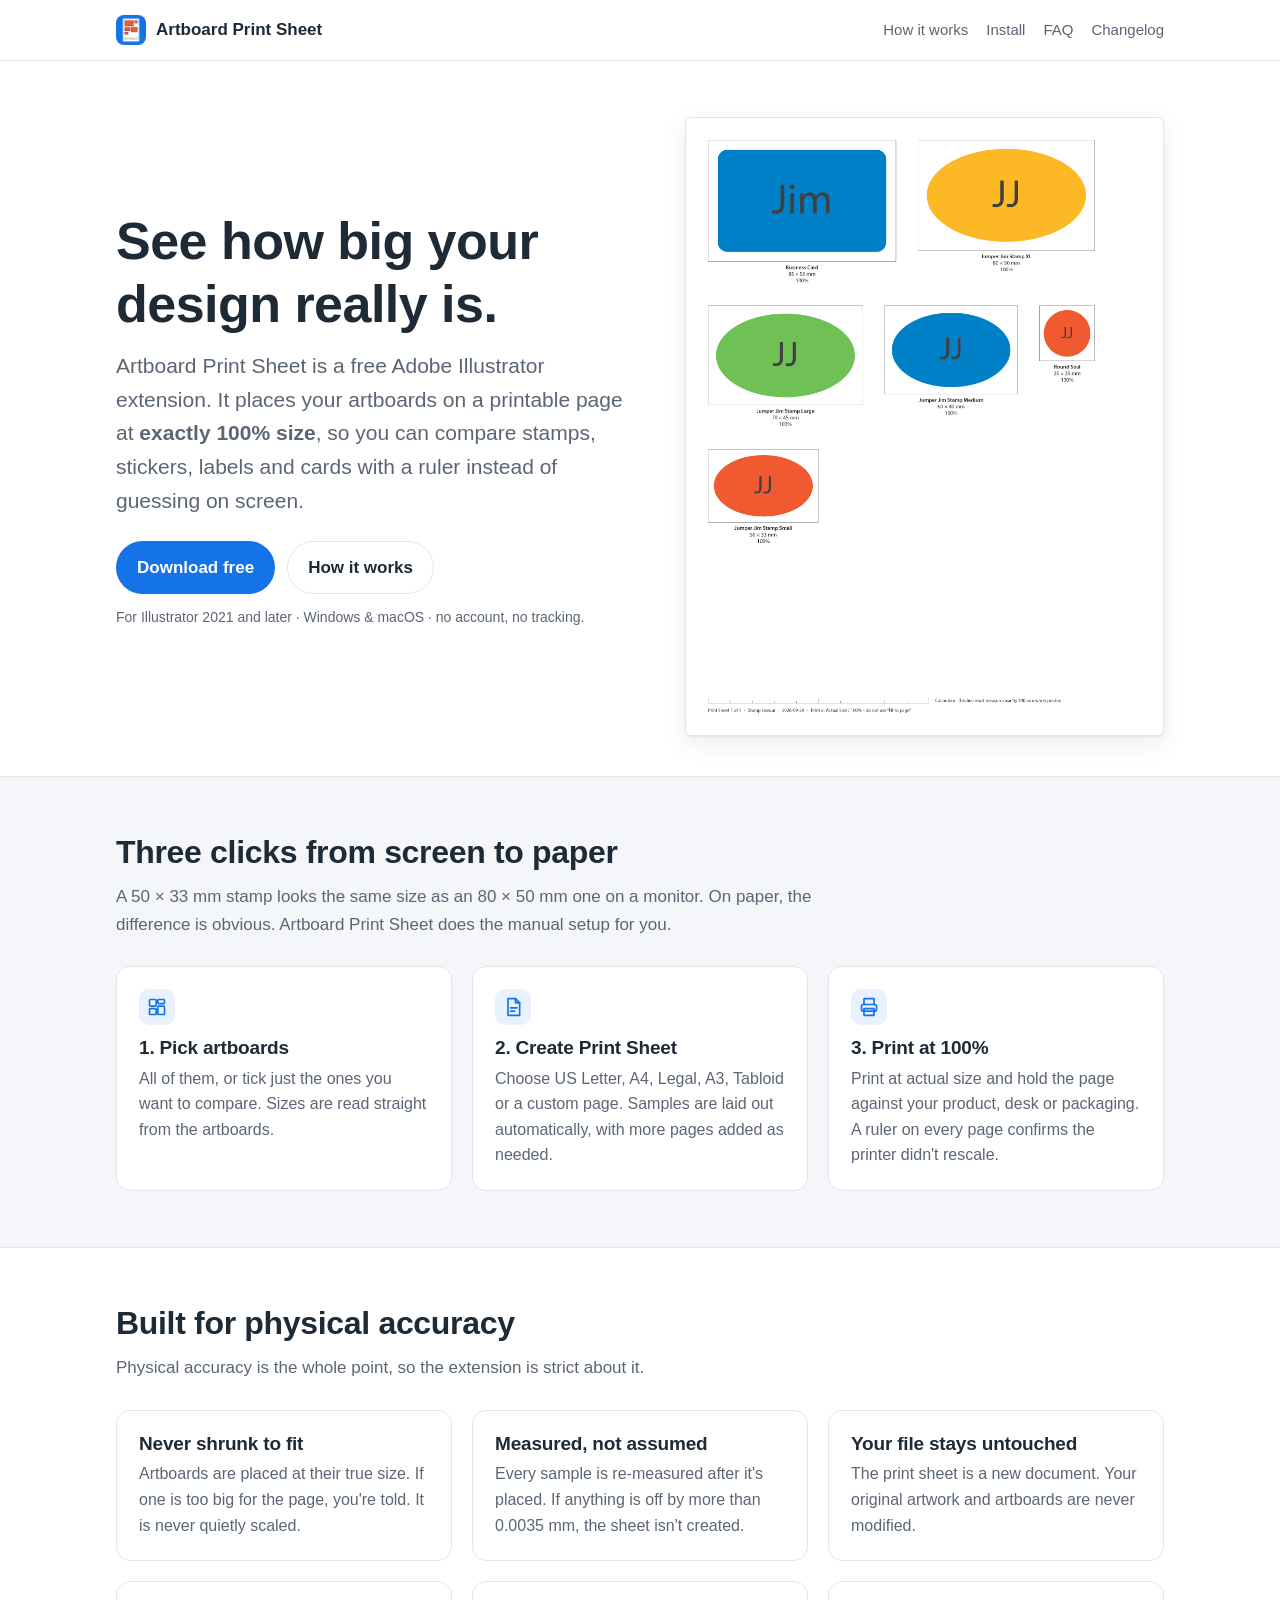
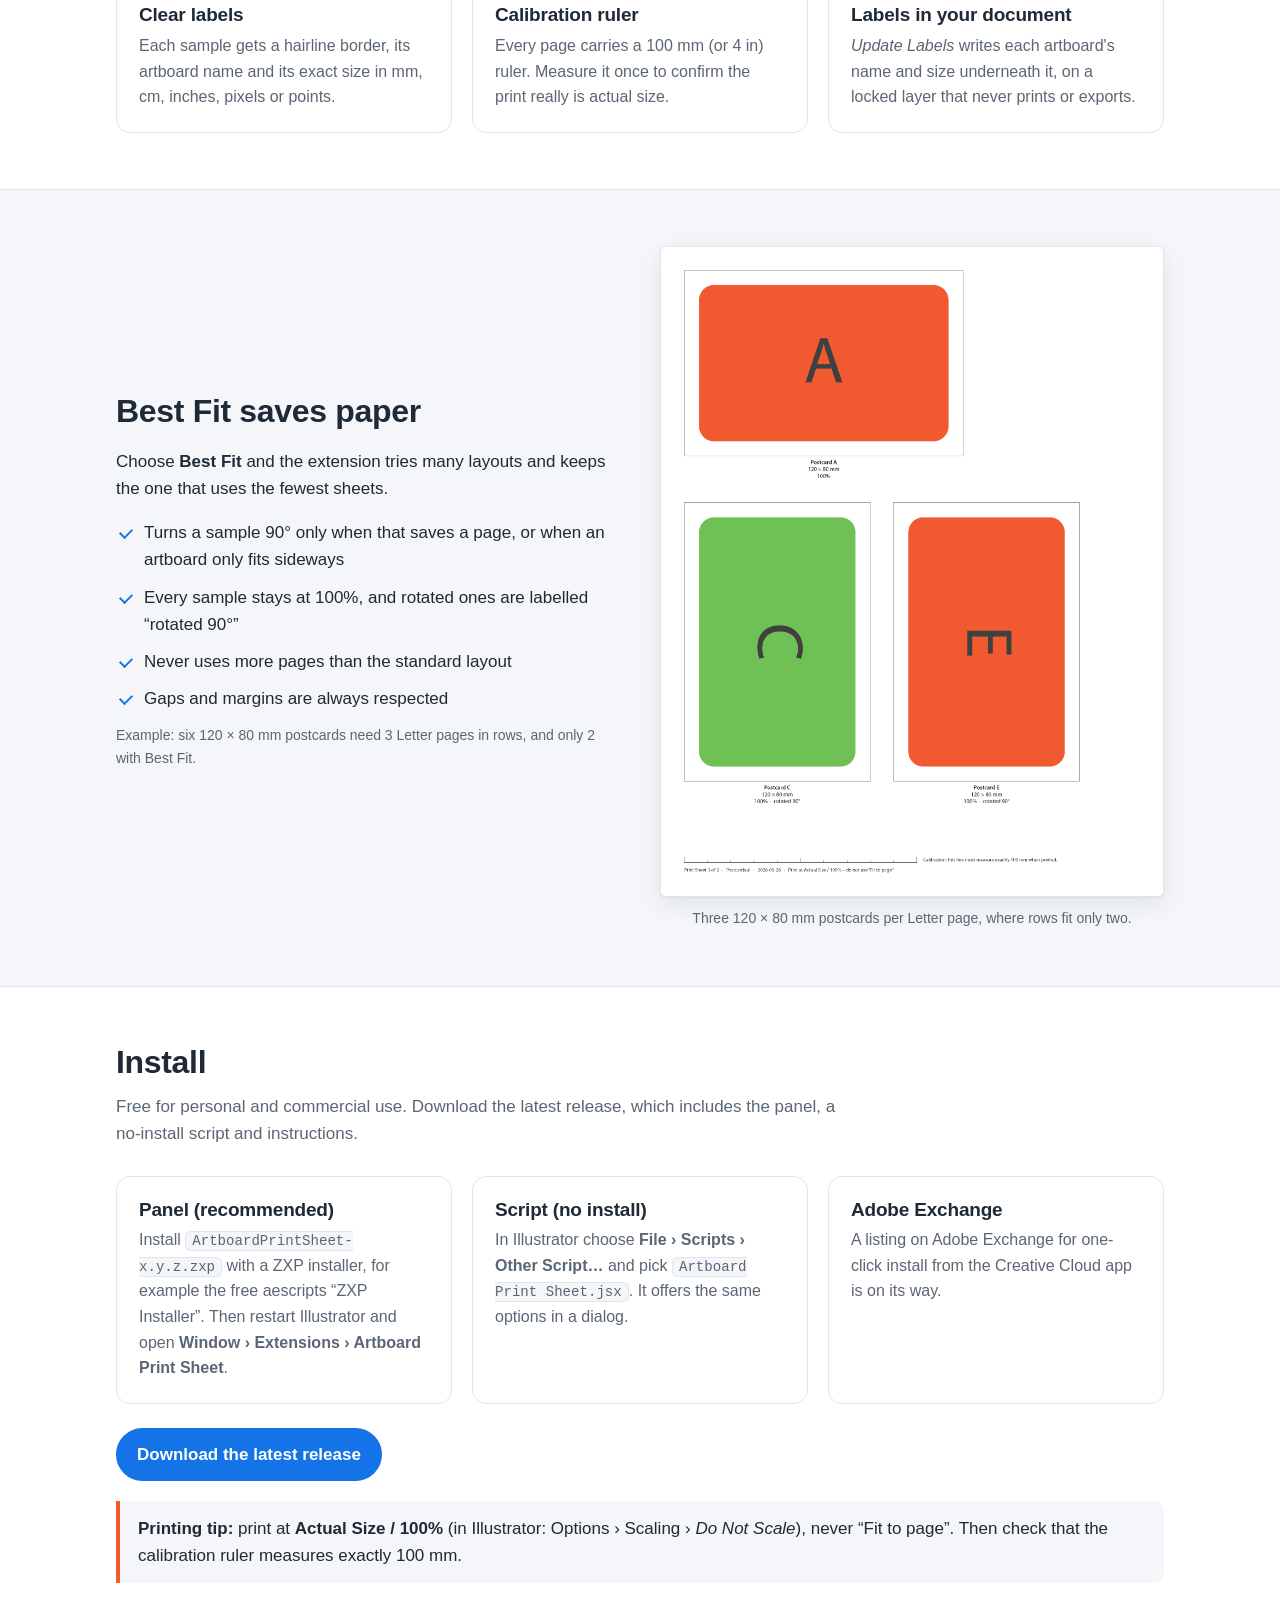
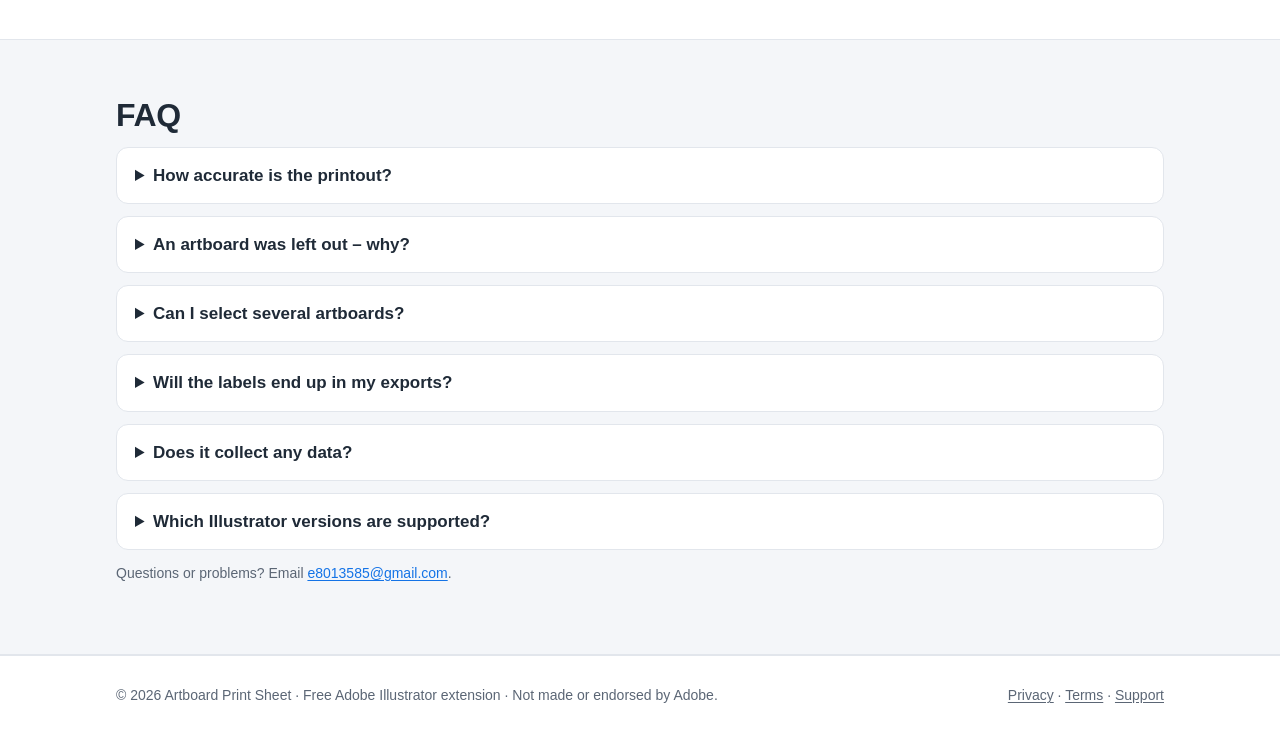
==== index.html @ b781dac0 "Initial website: home, privacy, terms, changelog Co-Authored-By: Claude Opus 5.5 <noreply@anthropic." ====
<!DOCTYPE html>
<html lang="en">
<head>
  <meta charset="utf-8">
  <meta name="viewport" content="width=device-width, initial-scale=1">
  <title>Artboard Print Sheet – print Illustrator artboards at true size</title>
  <meta name="description" content="Free Adobe Illustrator extension: put your artboards on a printable sheet at exactly 100% size, with borders, names and dimensions, to compare real-world sizes with a ruler.">
  <meta property="og:title" content="Artboard Print Sheet – print Illustrator artboards at true size">
  <meta property="og:description" content="Free Adobe Illustrator extension: put your artboards on a printable sheet at exactly 100% size, with borders, names and dimensions, to compare real-world sizes with a ruler.">
  <meta property="og:image" content="img/icon-512.png">
  <link rel="icon" type="image/png" href="img/icon-64.png">
  <link rel="stylesheet" href="style.css">
</head>
<body>
  <header class="top">
    <div class="wrap">
      <a class="brand" href="./"><img src="img/icon-64.png" alt="" width="30" height="30">Artboard Print Sheet</a>
      <nav class="nav" aria-label="Main">
        <a href="./#how">How it works</a>
        <a href="./#install">Install</a>
        <a href="./#faq">FAQ</a>
        <a href="changelog.html">Changelog</a>
      </nav>
    </div>
  </header>
  <main>
    <section class="hero">
      <div class="wrap">
        <div>
          <h1>See how big your design really is.</h1>
          <p class="lead">Artboard Print Sheet is a free Adobe Illustrator extension. It places your artboards on a printable page at <strong>exactly 100% size</strong>, so you can compare stamps, stickers, labels and cards with a ruler instead of guessing on screen.</p>
          <div class="cta">
            <a class="btn primary" href="https://github.com/e8013585/artboard-print-sheet-site/releases/latest">Download free</a>
            <a class="btn ghost" href="#how">How it works</a>
          </div>
          <p class="note">For Illustrator 2021 and later &middot; Windows &amp; macOS &middot; no account, no tracking.</p>
        </div>
        <figure>
          <img class="sheet" src="img/sheet-compact.png" width="918" height="1188" alt="A US Letter print sheet with six stamp and card designs at actual size, each with a thin border, its name, its dimensions in millimeters and 100%, and a calibration ruler at the bottom.">
        </figure>
      </div>
    </section>

    <section id="how" class="soft">
      <div class="wrap">
        <h2>Three clicks from screen to paper</h2>
        <p class="sub">A 50 &times; 33 mm stamp looks the same size as an 80 &times; 50 mm one on a monitor. On paper, the difference is obvious. Artboard Print Sheet does the manual setup for you.</p>
        <div class="grid3">
          <div class="card">
            <div class="icon"><svg viewBox="0 0 24 24" fill="none" stroke="currentColor" stroke-width="2" stroke-linecap="round" stroke-linejoin="round" aria-hidden="true"><rect x="3" y="3" width="8" height="8" rx="1"/><rect x="13" y="3" width="8" height="5" rx="1"/><rect x="13" y="11" width="8" height="10" rx="1"/><rect x="3" y="14" width="8" height="7" rx="1"/></svg></div>
            <h3>1. Pick artboards</h3>
            <p>All of them, or tick just the ones you want to compare. Sizes are read straight from the artboards.</p>
          </div>
          <div class="card">
            <div class="icon"><svg viewBox="0 0 24 24" fill="none" stroke="currentColor" stroke-width="2" stroke-linecap="round" stroke-linejoin="round" aria-hidden="true"><path d="M6 2h9l5 5v15H6z"/><path d="M15 2v5h5"/><path d="M9 13h8M9 17h5"/></svg></div>
            <h3>2. Create Print Sheet</h3>
            <p>Choose US Letter, A4, Legal, A3, Tabloid or a custom page. Samples are laid out automatically, with more pages added as needed.</p>
          </div>
          <div class="card">
            <div class="icon"><svg viewBox="0 0 24 24" fill="none" stroke="currentColor" stroke-width="2" stroke-linecap="round" stroke-linejoin="round" aria-hidden="true"><path d="M6 9V2h12v7"/><rect x="3" y="9" width="18" height="8" rx="2"/><path d="M6 14h12v8H6z"/></svg></div>
            <h3>3. Print at 100%</h3>
            <p>Print at actual size and hold the page against your product, desk or packaging. A ruler on every page confirms the printer didn't rescale.</p>
          </div>
        </div>
      </div>
    </section>

    <section>
      <div class="wrap">
        <h2>Built for physical accuracy</h2>
        <p class="sub">Physical accuracy is the whole point, so the extension is strict about it.</p>
        <div class="grid3">
          <div class="card">
            <h3>Never shrunk to fit</h3>
            <p>Artboards are placed at their true size. If one is too big for the page, you're told. It is never quietly scaled.</p>
          </div>
          <div class="card">
            <h3>Measured, not assumed</h3>
            <p>Every sample is re-measured after it's placed. If anything is off by more than 0.0035 mm, the sheet isn't created.</p>
          </div>
          <div class="card">
            <h3>Your file stays untouched</h3>
            <p>The print sheet is a new document. Your original artwork and artboards are never modified.</p>
          </div>
          <div class="card">
            <h3>Clear labels</h3>
            <p>Each sample gets a hairline border, its artboard name and its exact size in mm, cm, inches, pixels or points.</p>
          </div>
          <div class="card">
            <h3>Calibration ruler</h3>
            <p>Every page carries a 100&nbsp;mm (or 4&nbsp;in) ruler. Measure it once to confirm the print really is actual size.</p>
          </div>
          <div class="card">
            <h3>Labels in your document</h3>
            <p><em>Update Labels</em> writes each artboard's name and size underneath it, on a locked layer that never prints or exports.</p>
          </div>
        </div>
      </div>
    </section>

    <section class="soft">
      <div class="wrap split">
        <div>
          <h2>Best Fit saves paper</h2>
          <p>Choose <strong>Best Fit</strong> and the extension tries many layouts and keeps the one that uses the fewest sheets.</p>
          <ul class="checks">
            <li>Turns a sample 90&deg; only when that saves a page, or when an artboard only fits sideways</li>
            <li>Every sample stays at 100%, and rotated ones are labelled &ldquo;rotated 90&deg;&rdquo;</li>
            <li>Never uses more pages than the standard layout</li>
            <li>Gaps and margins are always respected</li>
          </ul>
          <p class="note">Example: six 120 &times; 80 mm postcards need 3 Letter pages in rows, and only 2 with Best Fit.</p>
        </div>
        <figure>
          <img class="sheet" src="img/sheet-bestfit.png" width="918" height="1188" alt="A Best Fit print sheet with one postcard upright on top and two postcards rotated 90 degrees side by side below, each labelled 120 by 80 mm, 100%, rotated 90 degrees.">
          <figcaption>Three 120 &times; 80 mm postcards per Letter page, where rows fit only two.</figcaption>
        </figure>
      </div>
    </section>

    <section id="install">
      <div class="wrap">
        <h2>Install</h2>
        <p class="sub">Free for personal and commercial use. Download the latest release, which includes the panel, a no-install script and instructions.</p>
        <div class="grid3">
          <div class="card">
            <h3>Panel (recommended)</h3>
            <p>Install <code>ArtboardPrintSheet-x.y.z.zxp</code> with a ZXP installer, for example the free aescripts &ldquo;ZXP Installer&rdquo;. Then restart Illustrator and open <strong>Window &rsaquo; Extensions &rsaquo; Artboard Print Sheet</strong>.</p>
          </div>
          <div class="card">
            <h3>Script (no install)</h3>
            <p>In Illustrator choose <strong>File &rsaquo; Scripts &rsaquo; Other Script&hellip;</strong> and pick <code>Artboard Print Sheet.jsx</code>. It offers the same options in a dialog.</p>
          </div>
          <div class="card">
            <h3>Adobe Exchange</h3>
            <p>A listing on Adobe Exchange for one-click install from the Creative Cloud app is on its way.</p>
          </div>
        </div>
        <div class="cta" style="margin-top:24px">
          <a class="btn primary" href="https://github.com/e8013585/artboard-print-sheet-site/releases/latest">Download the latest release</a>
        </div>
        <div class="callout">
          <strong>Printing tip:</strong> print at <strong>Actual Size / 100%</strong> (in Illustrator: Options &rsaquo; Scaling &rsaquo; <em>Do Not Scale</em>), never &ldquo;Fit to page&rdquo;. Then check that the calibration ruler measures exactly 100&nbsp;mm.
        </div>
      </div>
    </section>

    <section id="faq" class="soft">
      <div class="wrap">
        <h2>FAQ</h2>
        <details>
          <summary>How accurate is the printout?</summary>
          <p>On the sheet, every sample matches its artboard to within 0.01 pt (0.0035 mm). On paper, accuracy depends on your printer; typical office laser printers are within about half a millimeter over 100 mm. Measure the calibration ruler to check yours.</p>
        </details>
        <details>
          <summary>An artboard was left out &ndash; why?</summary>
          <p>It's larger than the printable area of the page. Choose a bigger page, landscape orientation, smaller margins, or Best Fit with rotation. The extension never shrinks a sample to make it fit.</p>
        </details>
        <details>
          <summary>Can I select several artboards?</summary>
          <p>Yes. Illustrator doesn't let extensions read a selection made in the Artboards panel, so choose <em>Selected</em> in the extension and tick the artboards there. The active artboard is ticked for you.</p>
        </details>
        <details>
          <summary>Will the labels end up in my exports?</summary>
          <p>No. Update Labels puts them outside the artboards on a locked, non-printing layer, which prints, artboard exports and PDFs ignore. <em>Remove</em> deletes the layer.</p>
        </details>
        <details>
          <summary>Does it collect any data?</summary>
          <p>No. It never connects to the internet, and your settings stay on your computer. See the <a href="privacy.html">privacy policy</a>.</p>
        </details>
        <details>
          <summary>Which Illustrator versions are supported?</summary>
          <p>Illustrator 2021 (version 25) and later, on Windows and macOS.</p>
        </details>
        <p class="note">Questions or problems? Email <a href="mailto:e8013585@gmail.com">e8013585@gmail.com</a>.</p>
      </div>
    </section>
  </main>
  <footer>
    <div class="wrap">
      <span>&copy; 2026 Artboard Print Sheet &middot; Free Adobe Illustrator extension &middot; Not made or endorsed by Adobe.</span>
      <span><a href="privacy.html">Privacy</a> &middot; <a href="terms.html">Terms</a> &middot; <a href="mailto:e8013585@gmail.com">Support</a></span>
    </div>
  </footer>
</body>
</html>
---- style.css ----
/* Artboard Print Sheet website. No external fonts, scripts or trackers (see privacy policy). */
:root {
  --bg: #ffffff;
  --bg-soft: #f4f6f9;
  --fg: #1f2a37;
  --muted: #5b6675;
  --line: #e2e6ec;
  --accent: #1473e6;
  --accent-fg: #ffffff;
  --accent-soft: #e8f1fd;
  --warm: #f15a31;
  --shadow: 0 1px 2px rgba(16, 24, 40, .06), 0 8px 24px rgba(16, 24, 40, .08);
  --radius: 14px;
  --max: 1080px;
  color-scheme: light;
}
@media (prefers-color-scheme: dark) {
  :root:not([data-theme="light"]) {
    --bg: #12161c;
    --bg-soft: #1a2029;
    --fg: #e6eaf0;
    --muted: #9aa5b4;
    --line: #2a323d;
    --accent: #4c9bff;
    --accent-fg: #0b1220;
    --accent-soft: #1b2a40;
    --shadow: 0 1px 2px rgba(0, 0, 0, .4), 0 8px 24px rgba(0, 0, 0, .35);
    color-scheme: dark;
  }
}

* { box-sizing: border-box; }
html { -webkit-text-size-adjust: 100%; }
body {
  margin: 0; background: var(--bg); color: var(--fg);
  font: 17px/1.6 -apple-system, BlinkMacSystemFont, "Segoe UI", Roboto, "Helvetica Neue", Arial, sans-serif;
}
img { max-width: 100%; height: auto; }
a { color: var(--accent); text-underline-offset: 2px; }
h1, h2, h3 { line-height: 1.2; letter-spacing: -.01em; }
h2 { font-size: clamp(24px, 3.2vw, 32px); margin: 0 0 12px; }
h3 { font-size: 19px; margin: 0 0 6px; }
code, kbd { font-family: ui-monospace, SFMono-Regular, Consolas, monospace; font-size: .88em; background: var(--bg-soft); border: 1px solid var(--line); border-radius: 6px; padding: 1px 6px; }
.wrap { max-width: var(--max); margin: 0 auto; padding: 0 16px; }

/* header */
.top { border-bottom: 1px solid var(--line); }
.top .wrap { display: flex; align-items: center; justify-content: space-between; gap: 12px; min-height: 60px; }
.brand { display: flex; align-items: center; gap: 10px; color: var(--fg); text-decoration: none; font-weight: 650; }
.brand img { width: 30px; height: 30px; border-radius: 8px; }
.nav { display: flex; gap: 18px; flex-wrap: wrap; font-size: 15px; }
.nav a { color: var(--muted); text-decoration: none; }
.nav a:hover { color: var(--fg); }

/* hero */
.hero { padding: 56px 0 40px; }
.hero .wrap { display: grid; grid-template-columns: 1.05fr .95fr; gap: 40px; align-items: center; }
.hero h1 { font-size: clamp(34px, 5vw, 52px); margin: 0 0 14px; }
.hero p.lead { font-size: clamp(18px, 2vw, 21px); color: var(--muted); margin: 0 0 24px; }
.hero figure { margin: 0; }
.sheet { background: #fff; border-radius: 6px; box-shadow: var(--shadow); border: 1px solid var(--line); display: block; }
.cta { display: flex; gap: 12px; flex-wrap: wrap; align-items: center; }
.btn { display: inline-flex; align-items: center; gap: 8px; padding: 12px 20px; border-radius: 999px; font-weight: 600; text-decoration: none; border: 1px solid transparent; }
.btn.primary { background: var(--accent); color: var(--accent-fg); }
.btn.primary:hover { filter: brightness(1.08); }
.btn.ghost { border-color: var(--line); color: var(--fg); }
.btn.ghost:hover { background: var(--bg-soft); }
.note { font-size: 14px; color: var(--muted); margin-top: 12px; }

/* sections */
section { padding: 56px 0; }
section.soft { background: var(--bg-soft); border-top: 1px solid var(--line); border-bottom: 1px solid var(--line); }
.sub { color: var(--muted); margin: 0 0 28px; max-width: 720px; }
.grid3 { display: grid; grid-template-columns: repeat(3, 1fr); gap: 20px; }
.card { background: var(--bg); border: 1px solid var(--line); border-radius: var(--radius); padding: 22px; }
.card p { margin: 0; color: var(--muted); font-size: 16px; }
.icon { width: 36px; height: 36px; border-radius: 10px; background: var(--accent-soft); color: var(--accent); display: grid; place-items: center; margin-bottom: 12px; }
.icon svg { width: 20px; height: 20px; }
.split { display: grid; grid-template-columns: 1fr 1fr; gap: 40px; align-items: center; }
.split figure { margin: 0; }
figcaption { font-size: 14px; color: var(--muted); margin-top: 10px; text-align: center; }
ol.steps { padding-left: 22px; margin: 0; }
ol.steps li { margin: 0 0 12px; }
.checks { list-style: none; padding: 0; margin: 0; }
.checks li { padding-left: 28px; position: relative; margin: 0 0 10px; }
.checks li::before { content: ""; position: absolute; left: 4px; top: .55em; width: 10px; height: 6px; border-left: 2px solid var(--accent); border-bottom: 2px solid var(--accent); transform: rotate(-45deg); }
.callout { border-left: 4px solid var(--warm); background: var(--bg-soft); padding: 14px 18px; border-radius: 0 10px 10px 0; margin: 20px 0 0; }
details { border: 1px solid var(--line); border-radius: 12px; padding: 14px 18px; margin: 0 0 12px; background: var(--bg); }
details summary { cursor: pointer; font-weight: 600; }
details p { margin: 10px 0 0; color: var(--muted); }

/* legal pages */
.doc { padding: 48px 0 64px; }
.doc .wrap { max-width: 780px; }
.doc h1 { font-size: clamp(30px, 4vw, 40px); margin: 0 0 8px; }
.doc .meta { color: var(--muted); margin: 0 0 28px; }
.doc pre { white-space: pre-wrap; font: 15px/1.6 ui-monospace, SFMono-Regular, Consolas, monospace; background: var(--bg-soft); border: 1px solid var(--line); border-radius: 12px; padding: 20px; overflow-wrap: anywhere; }
.doc li { margin: 0 0 8px; }

footer { border-top: 1px solid var(--line); padding: 28px 0 40px; color: var(--muted); font-size: 14px; }
footer .wrap { display: flex; justify-content: space-between; gap: 16px; flex-wrap: wrap; }
footer a { color: var(--muted); }

.brand { white-space: nowrap; }
@media (max-width: 600px) {
  .top .wrap { flex-direction: column; align-items: flex-start; gap: 2px; padding-top: 10px; padding-bottom: 10px; }
  .nav { gap: 16px; font-size: 14px; }
}
@media (max-width: 820px) {
  .hero .wrap, .split { grid-template-columns: 1fr; }
  .grid3 { grid-template-columns: 1fr; }
  .hero { padding-top: 36px; }
  .nav { gap: 12px; }
}
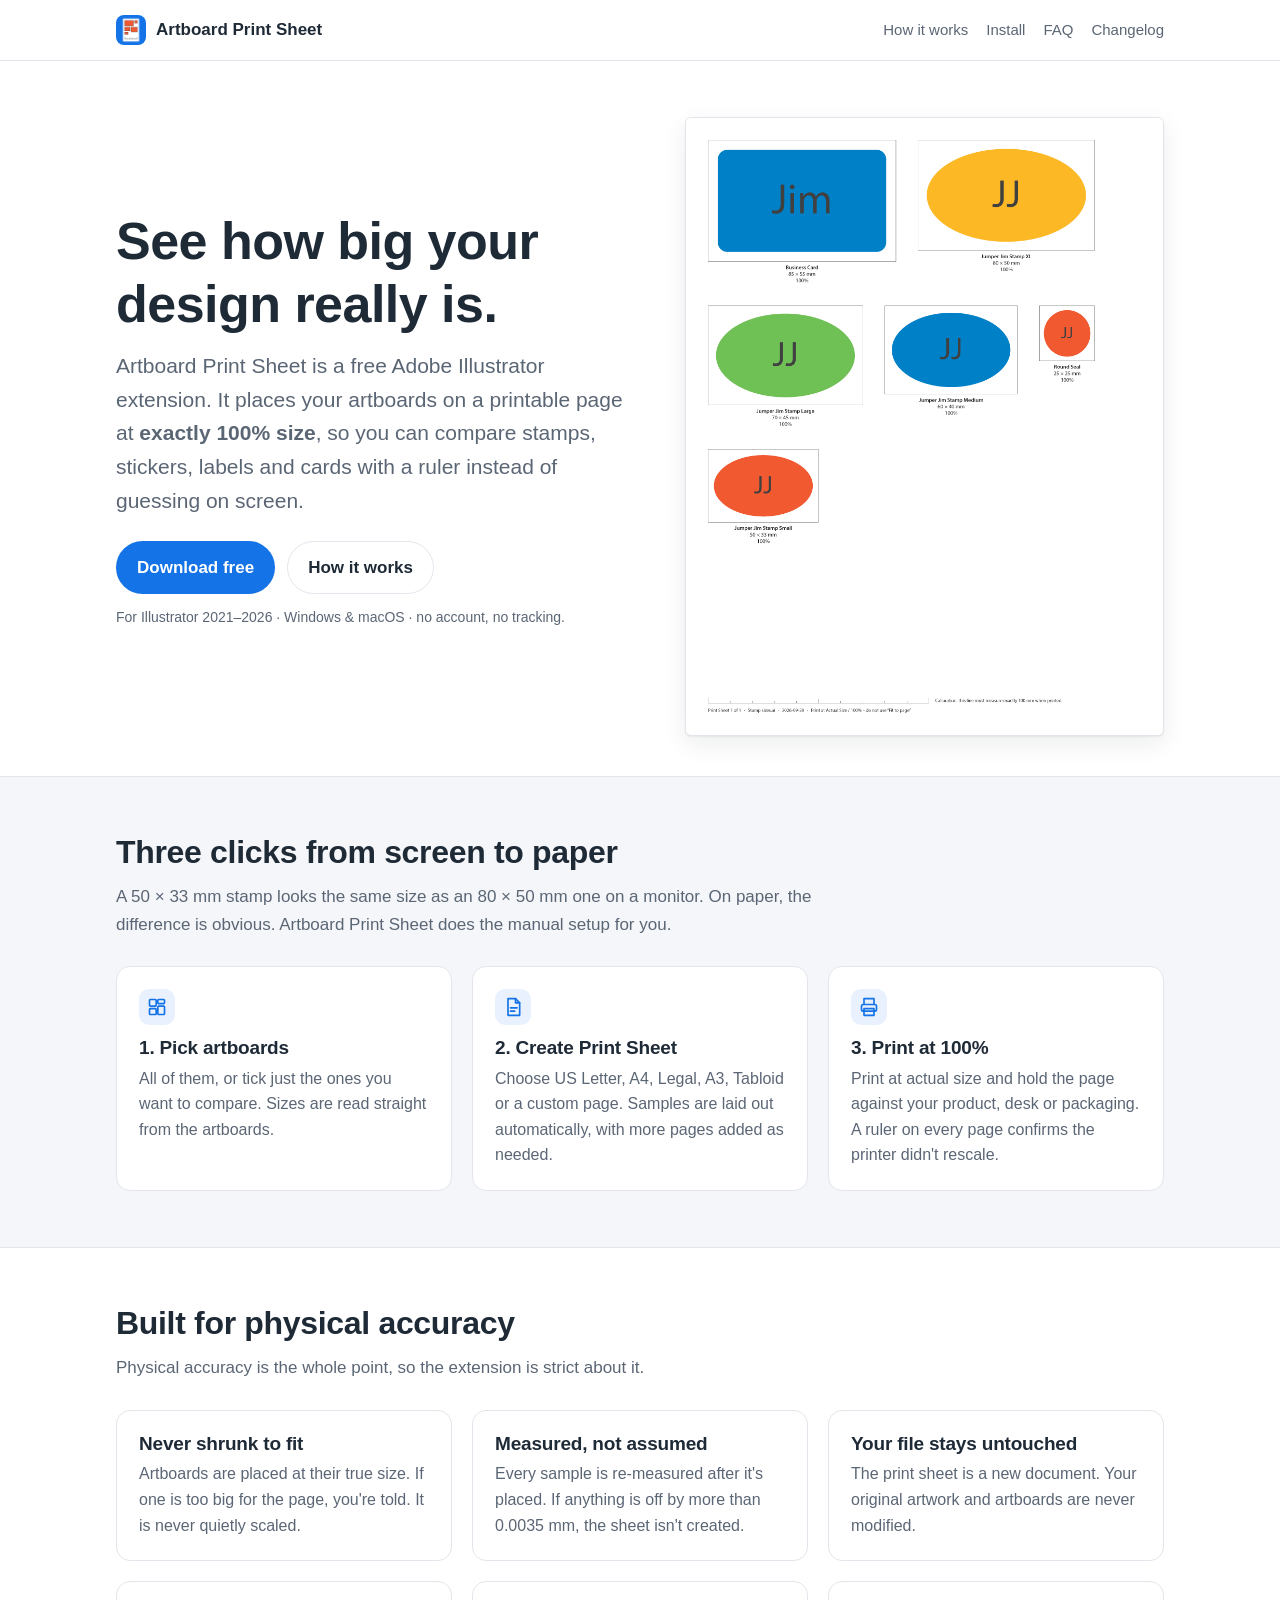
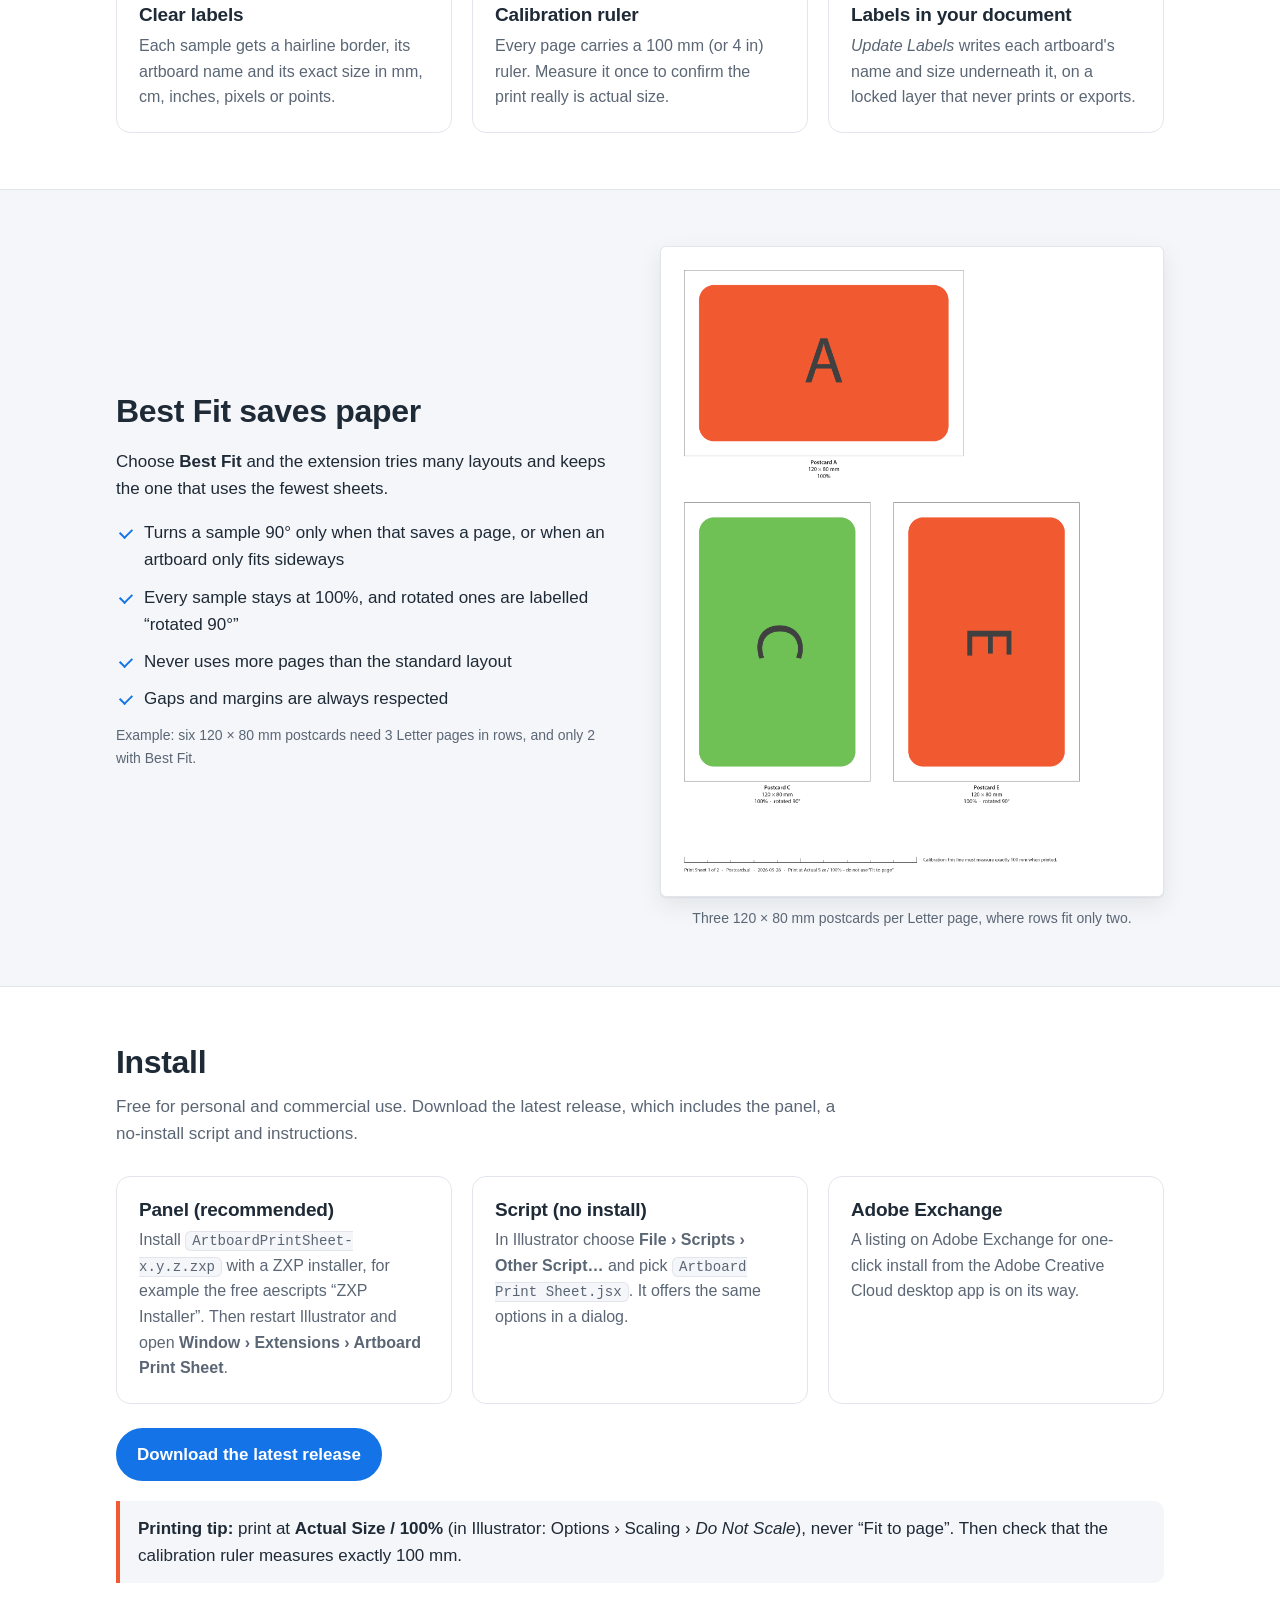
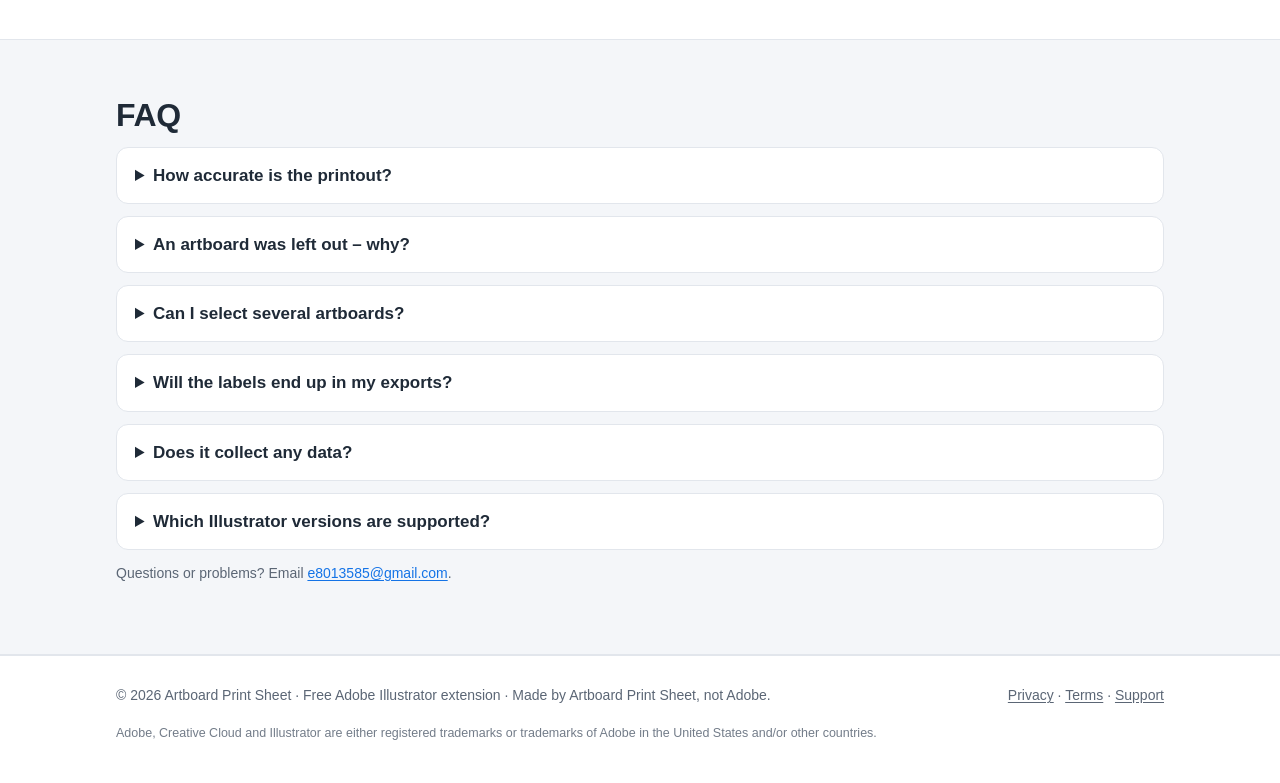
==== commit 6d32d522: "Brand guidelines: full product names, trademark attribution, version range Co-Authored-By: Claude Op" ====
--- a/index.html
+++ b/index.html
@@ -3,9 +3,9 @@
 <head>
   <meta charset="utf-8">
   <meta name="viewport" content="width=device-width, initial-scale=1">
-  <title>Artboard Print Sheet – print Illustrator artboards at true size</title>
+  <title>Artboard Print Sheet – print Adobe Illustrator artboards at true size</title>
   <meta name="description" content="Free Adobe Illustrator extension: put your artboards on a printable sheet at exactly 100% size, with borders, names and dimensions, to compare real-world sizes with a ruler.">
-  <meta property="og:title" content="Artboard Print Sheet – print Illustrator artboards at true size">
+  <meta property="og:title" content="Artboard Print Sheet – print Adobe Illustrator artboards at true size">
   <meta property="og:description" content="Free Adobe Illustrator extension: put your artboards on a printable sheet at exactly 100% size, with borders, names and dimensions, to compare real-world sizes with a ruler.">
   <meta property="og:image" content="img/icon-512.png">
   <link rel="icon" type="image/png" href="img/icon-64.png">
@@ -33,7 +33,7 @@
             <a class="btn primary" href="https://github.com/e8013585/artboard-print-sheet-site/releases/latest">Download free</a>
             <a class="btn ghost" href="#how">How it works</a>
           </div>
-          <p class="note">For Illustrator 2021 and later &middot; Windows &amp; macOS &middot; no account, no tracking.</p>
+          <p class="note">For Illustrator 2021&ndash;2026 &middot; Windows &amp; macOS &middot; no account, no tracking.</p>
         </div>
         <figure>
           <img class="sheet" src="img/sheet-compact.png" width="918" height="1188" alt="A US Letter print sheet with six stamp and card designs at actual size, each with a thin border, its name, its dimensions in millimeters and 100%, and a calibration ruler at the bottom.">
@@ -133,7 +133,7 @@
           </div>
           <div class="card">
             <h3>Adobe Exchange</h3>
-            <p>A listing on Adobe Exchange for one-click install from the Creative Cloud app is on its way.</p>
+            <p>A listing on Adobe Exchange for one-click install from the Adobe Creative Cloud desktop app is on its way.</p>
           </div>
         </div>
         <div class="cta" style="margin-top:24px">
@@ -170,7 +170,7 @@
         </details>
         <details>
           <summary>Which Illustrator versions are supported?</summary>
-          <p>Illustrator 2021 (version 25) and later, on Windows and macOS.</p>
+          <p>Illustrator 2021 (version 25) through Illustrator 2026 (version 30), on Windows and macOS. Support for new Illustrator versions is added in free updates.</p>
         </details>
         <p class="note">Questions or problems? Email <a href="mailto:e8013585@gmail.com">e8013585@gmail.com</a>.</p>
       </div>
@@ -178,8 +178,9 @@
   </main>
   <footer>
     <div class="wrap">
-      <span>&copy; 2026 Artboard Print Sheet &middot; Free Adobe Illustrator extension &middot; Not made or endorsed by Adobe.</span>
+      <span>&copy; 2026 Artboard Print Sheet &middot; Free Adobe Illustrator extension &middot; Made by Artboard Print Sheet, not Adobe.</span>
       <span><a href="privacy.html">Privacy</a> &middot; <a href="terms.html">Terms</a> &middot; <a href="mailto:e8013585@gmail.com">Support</a></span>
+      <span class="legal">Adobe, Creative Cloud and Illustrator are either registered trademarks or trademarks of Adobe in the United States and/or other countries.</span>
     </div>
   </footer>
 </body>
--- a/style.css
+++ b/style.css
@@ -100,6 +100,7 @@
 footer { border-top: 1px solid var(--line); padding: 28px 0 40px; color: var(--muted); font-size: 14px; }
 footer .wrap { display: flex; justify-content: space-between; gap: 16px; flex-wrap: wrap; }
 footer a { color: var(--muted); }
+footer .legal { flex-basis: 100%; font-size: 12.5px; opacity: .85; }
 
 .brand { white-space: nowrap; }
 @media (max-width: 600px) {
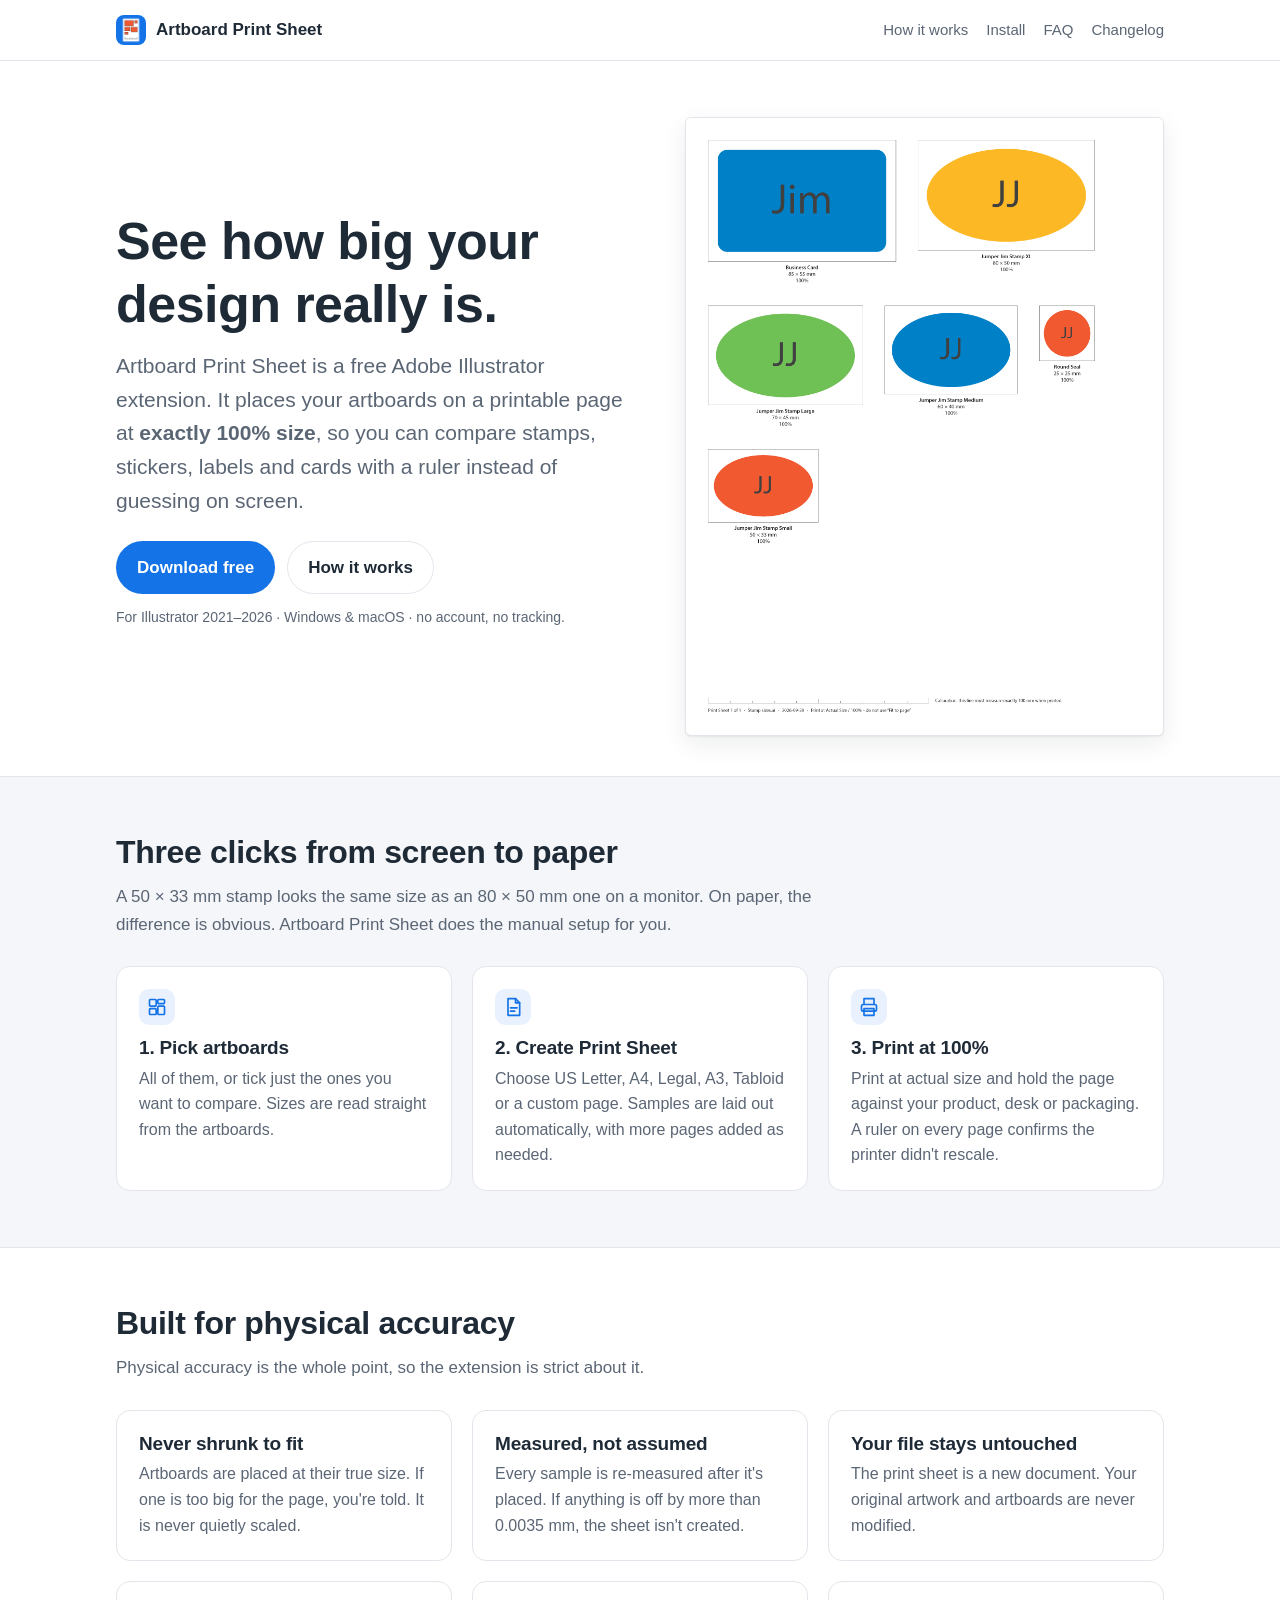
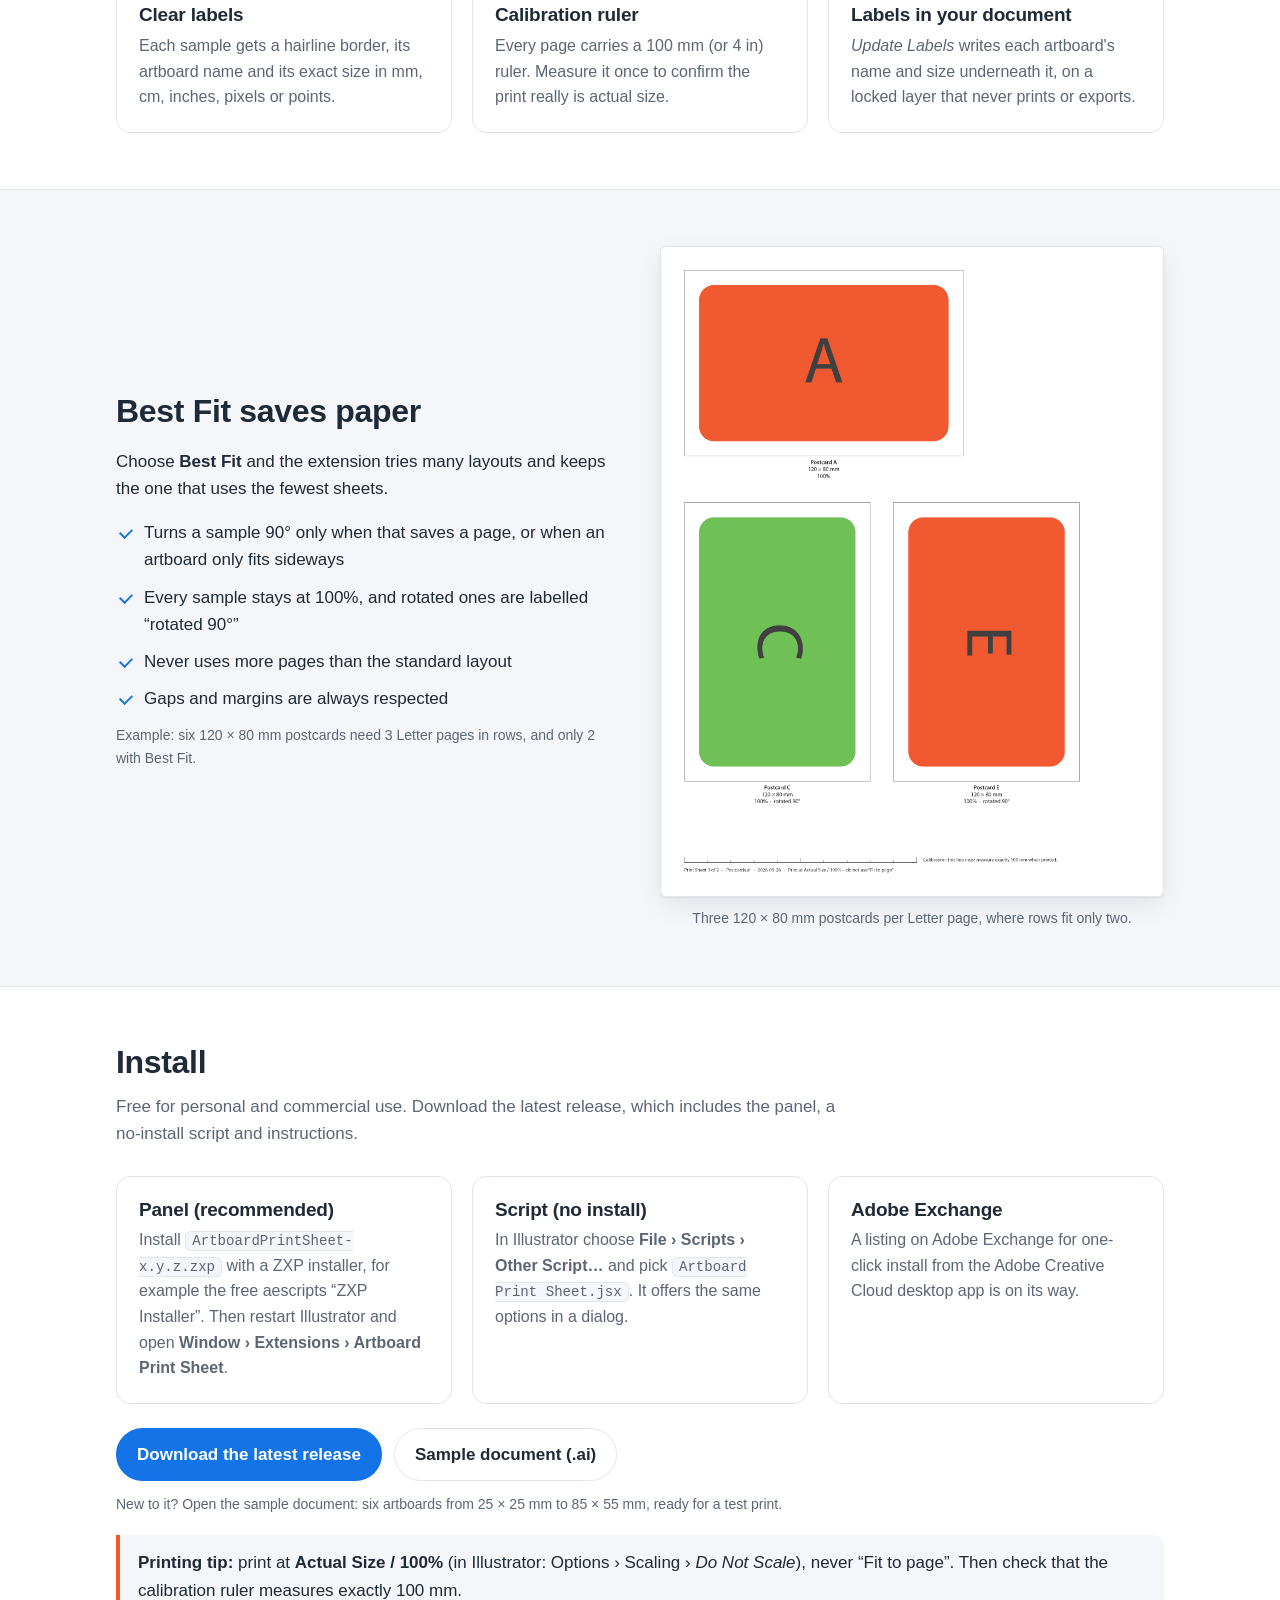
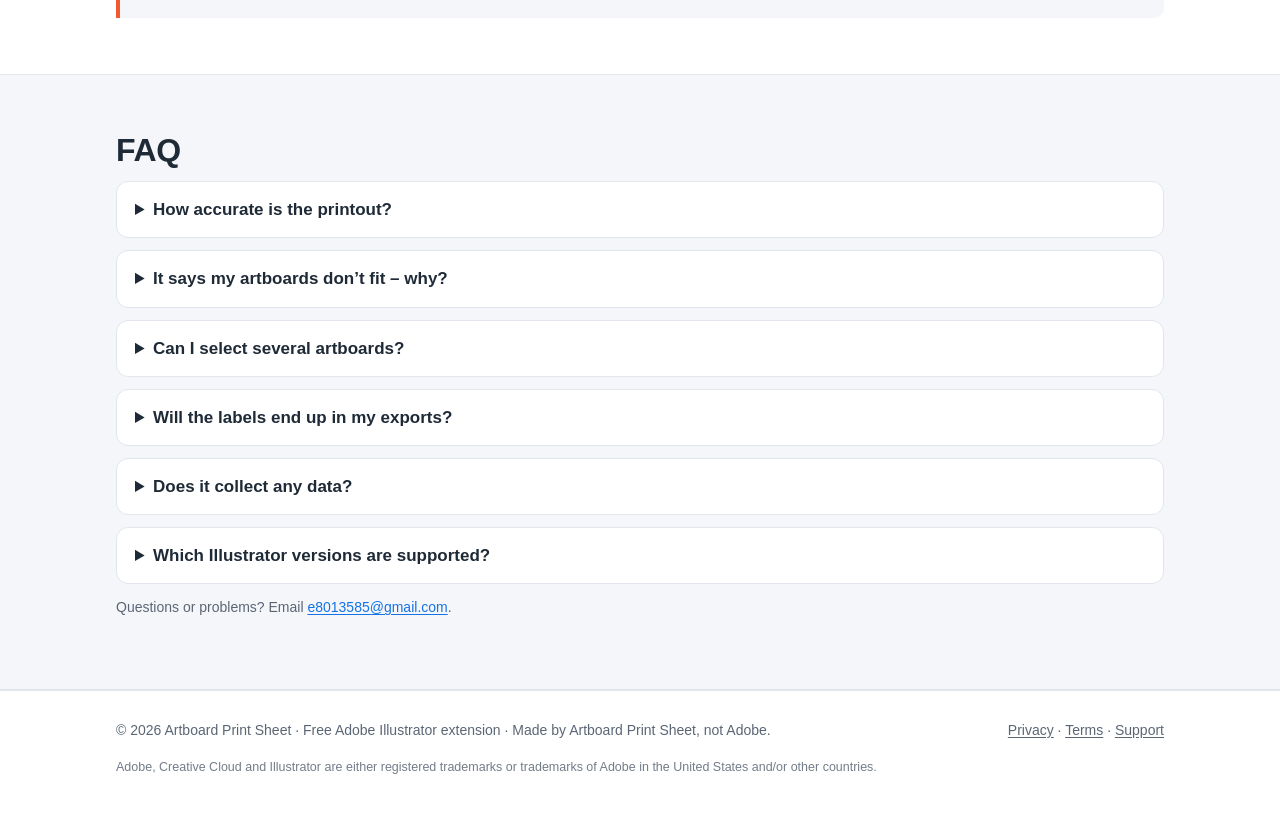
==== commit 1b4f17a8: "Add sample document; explain page-size artboards Co-Authored-By: Claude Opus 5.5 <noreply@anthropic." ====
--- a/index.html
+++ b/index.html
@@ -138,7 +138,9 @@
         </div>
         <div class="cta" style="margin-top:24px">
           <a class="btn primary" href="https://github.com/e8013585/artboard-print-sheet-site/releases/latest">Download the latest release</a>
+          <a class="btn ghost" href="files/Artboard-Print-Sheet-Sample.ai" download>Sample document (.ai)</a>
         </div>
+        <p class="note">New to it? Open the sample document: six artboards from 25 &times; 25 mm to 85 &times; 55 mm, ready for a test print.</p>
         <div class="callout">
           <strong>Printing tip:</strong> print at <strong>Actual Size / 100%</strong> (in Illustrator: Options &rsaquo; Scaling &rsaquo; <em>Do Not Scale</em>), never &ldquo;Fit to page&rdquo;. Then check that the calibration ruler measures exactly 100&nbsp;mm.
         </div>
@@ -153,8 +155,8 @@
           <p>On the sheet, every sample matches its artboard to within 0.01 pt (0.0035 mm). On paper, accuracy depends on your printer; typical office laser printers are within about half a millimeter over 100 mm. Measure the calibration ruler to check yours.</p>
         </details>
         <details>
-          <summary>An artboard was left out &ndash; why?</summary>
-          <p>It's larger than the printable area of the page. Choose a bigger page, landscape orientation, smaller margins, or Best Fit with rotation. The extension never shrinks a sample to make it fit.</p>
+          <summary>It says my artboards don&rsquo;t fit &ndash; why?</summary>
+          <p>They are larger than the printable area of the page. This is common with new Illustrator documents, whose artboards are a whole page (US Letter or A4): with printer margins, a page-size artboard needs a larger sheet. The extension never shrinks artwork, because it is made for checking real sizes; instead it tells you which page size would fit (or that Best Fit rotation would). Choose that page, or test with smaller artboards such as the <a href="files/Artboard-Print-Sheet-Sample.ai">sample document</a>.</p>
         </details>
         <details>
           <summary>Can I select several artboards?</summary>
